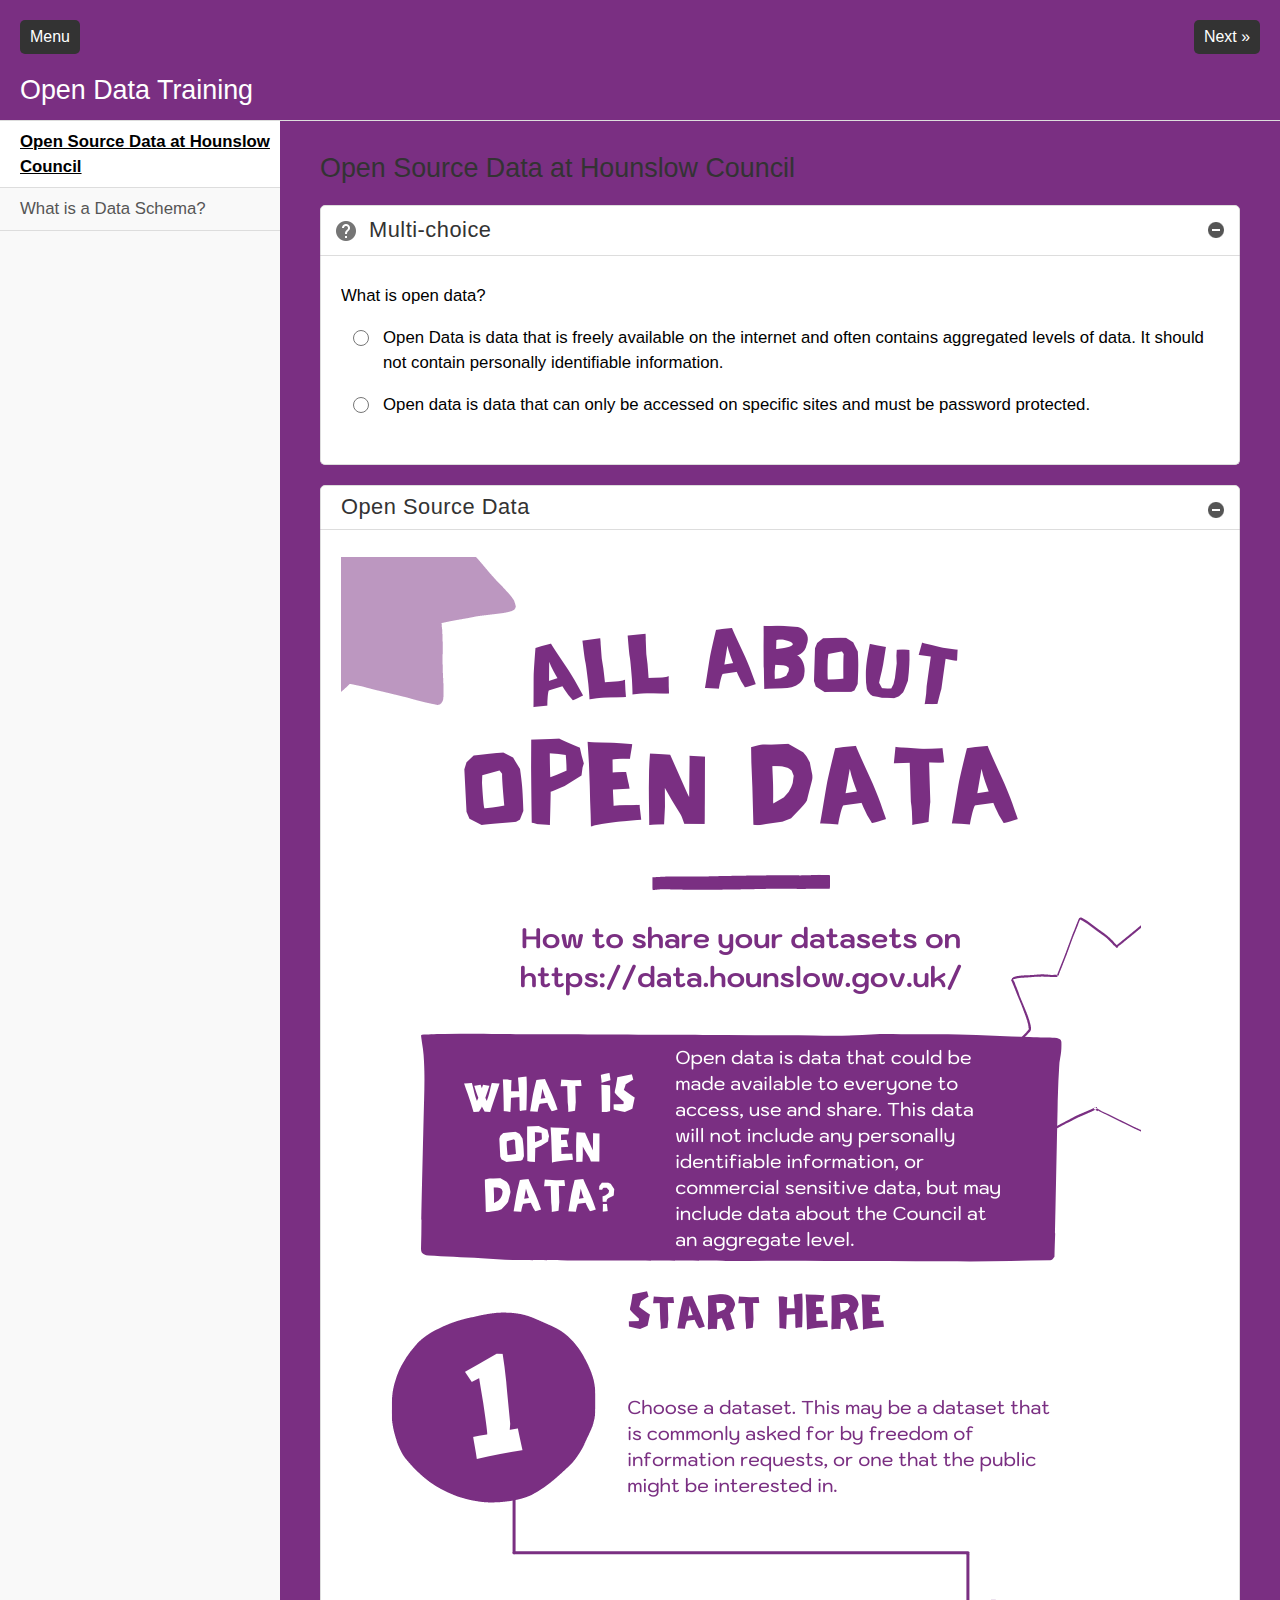
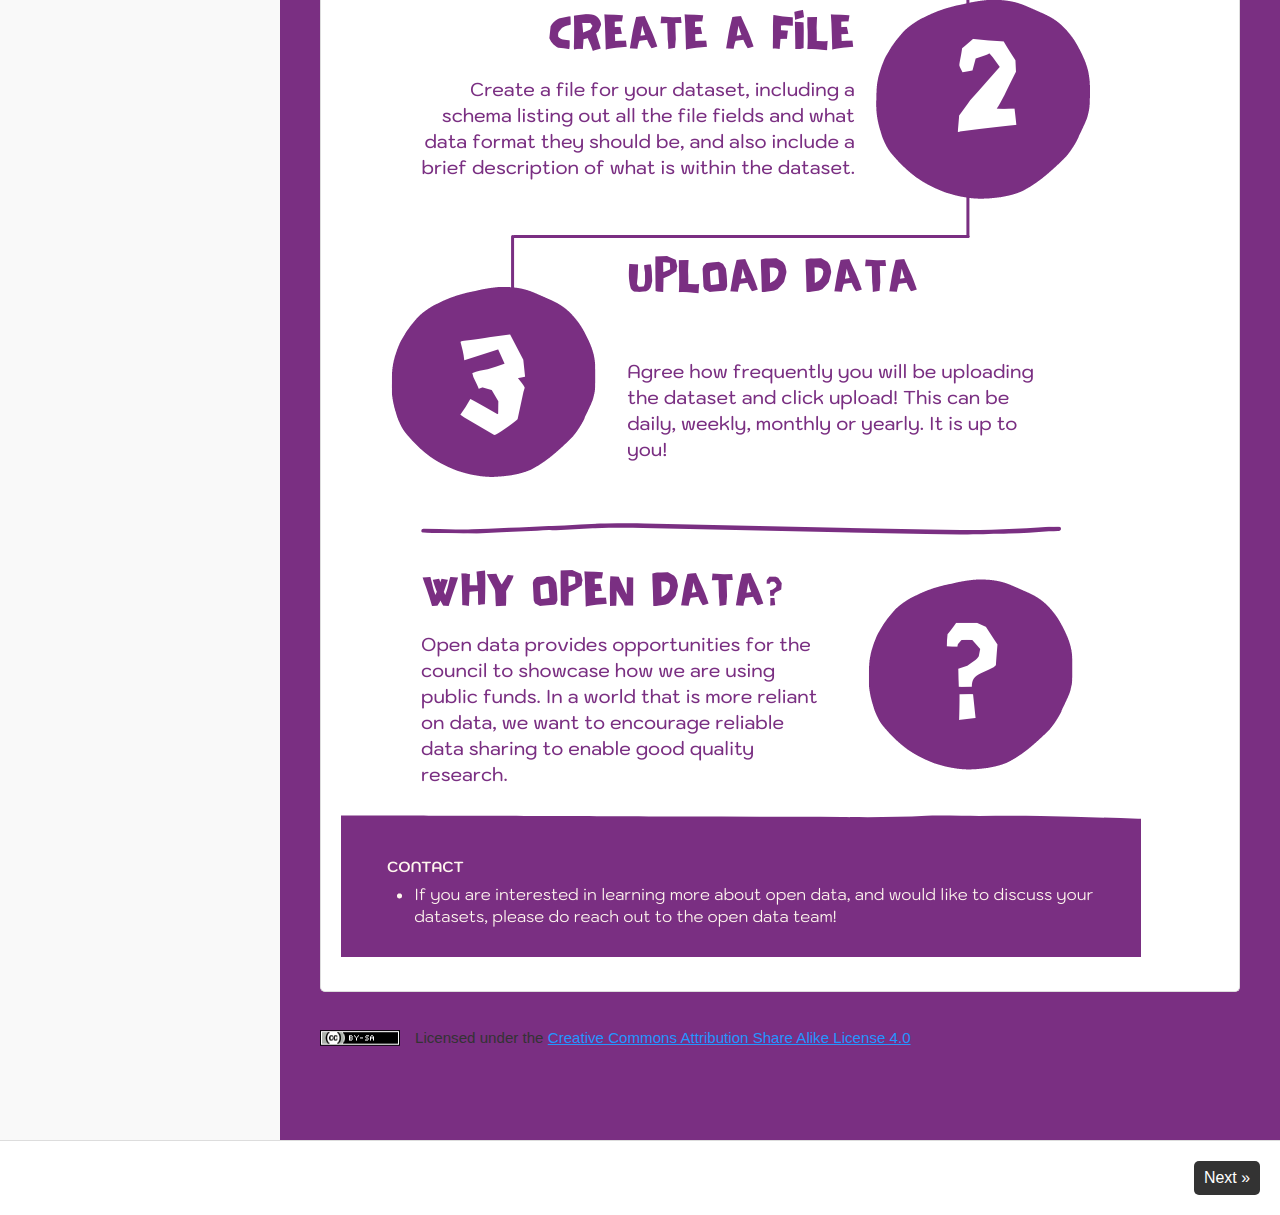
==== open_data_scorm/index.html @ ef66d9c5 "Add files via upload webpage" ====
<!doctype html>
<html lang="en">
<head>
<link rel="stylesheet" type="text/css" href="base.css" />
<link rel="stylesheet" type="text/css" href="content.css" />
<link rel="stylesheet" type="text/css" href="nav.css" />
<meta http-equiv="content-type" content="text/html;  charset=utf-8" />
<title>Open Data Training </title>
<link rel="shortcut icon" href="favicon.ico" type="image/x-icon" />
<meta name="author" content="AnnaTrichkine" />
<link rel="license" type="text/html" href="http://creativecommons.org/licenses/by-sa/4.0/" />
<meta name="generator" content="eXeLearning 2.5.1 - exelearning.net" />
<meta name="description" content="test" />
<!--[if lt IE 9]><script type="text/javascript" src="exe_html5.js"></script><![endif]-->
<script type="text/javascript" src="exe_jquery.js"></script>
<script type="text/javascript" src="common_i18n.js"></script>
<script type="text/javascript" src="common.js"></script>
<meta name="viewport" content="width=device-width, initial-scale=1" />
    </head>
<body class="exe-web-site" id="exe-node-0"><script type="text/javascript">document.body.className+=" js"</script>
<div id="content">
<p id="skipNav"><a href="#main" class="sr-av">Skip navigation</a></p>
<header id="header" ><div id="headerContent">Open Data Training</div></header>
<nav id="siteNav">
<ul>
   <li id="active"><a href="index.html" class="active daddy main-node">Open Source Data at Hounslow Council</a></li>
   <li><a href="what_is_a_data_schema.html" class="no-ch">What is a Data Schema?</a></li>
</ul>
</nav>
<div id='topPagination'>
<nav class="pagination noprt">
<a href="what_is_a_data_schema.html" class="next"><span>Next<span> &raquo;</span></span></a>
</nav>
</div>
<div id="main-wrapper">
<section id="main">
<header id="nodeDecoration"><h1 id="nodeTitle">Open Source Data at Hounslow Council</h1></header>
<article class="iDevice_wrapper MultichoiceIdevice em_iDevice" id="id10">
<div class="iDevice emphasis1" >
<header class="iDevice_header"><h1 class="iDeviceTitle">Multi-choice</h1></header>
<div class="iDevice_inner">
<div class="iDevice_content_wrapper">
<section class="question">
<form name="multi-choice-form-10_86" action="#" onsubmit="return false" class="activity-form">
<h1 class="js-sr-av">Question</h1>
<div id="taquestion10_86" class="block question iDevice_content">
<p><span style="color: #000000;">What is open data?</span></p>
</div>
<section class="iDevice_answers">
<h1 class="js-sr-av">Answers</h1>
<section class="iDevice_answer">
<p class="iDevice_answer-field js-required">
<label for="i10_89" class="sr-av"><a href="#answer-10_89">Option 1</a></label><input type="radio" name="option10_86" id="i10_89" class="exe-radio-option exe-radio-option-0-2-10_86-multi"/>
</p>
<div class="iDevice_answer-content" id="answer-10_89"><div id="taans10_89" class="block iDevice_content">
<p><span style="color: #000000;">Open Data is data that is freely available on the internet and often contains aggregated levels of data. It should not contain personally identifiable information.</span><span style="color: #ffffff;"></span></p>
</div>
</div>
</section>
<section class="iDevice_answer">
<p class="iDevice_answer-field js-required">
<label for="i10_220" class="sr-av"><a href="#answer-10_220">Option 2</a></label><input type="radio" name="option10_86" id="i10_220" class="exe-radio-option exe-radio-option-1-2-10_86-multi"/>
</p>
<div class="iDevice_answer-content" id="answer-10_220"><div id="taans10_220" class="block iDevice_content">
<p><span style="color: #000000;">Open data is data that can only be accessed on specific sites and must be password protected.</span></p>
</div>
</div>
</section>
</section>
<section class="iDevice_feedbacks js-feedback">
<h1 class="js-sr-av">Feedback</h1>
<section id="sa0b10_86" class="feedback js-hidden">
<div id="taf10_89" class=" iDevice_content">
<p><span style="color: #000000;">Open Data is Data that can be accessed by anyone on the web and should be machine readable. </span></p>
</div>
</section>
<section id="sa1b10_86" class="feedback js-hidden">
<p>Wrong</p>
</section>
</section>
</form>
<section class="iDevice_solution feedback js-hidden">
<h1>Solution</h1>
<ol>
<li><a href="#answer-10_89">Correct Option</a><span> (<a href="#sa0b10_86">Feedback</a>)</span></li>
<li><a href="#answer-10_220">Wrong</a><span> (<a href="#sa1b10_86">Feedback</a>)</span></li>
</ol>
</section>
</section>
</div>
</div>
</div>
</article>
<article class="iDevice_wrapper textIdevice em_iDevice" id="id0">
<div class="iDevice emphasis1" >
<header class="iDevice_header iDevice_header_noIcon"><h1 class="iDeviceTitle">Open Source Data</h1></header>
<div class="iDevice_inner">
<div class="iDevice_content_wrapper">
<div id="ta0_113_2" class="block iDevice_content">
<div class="exe-text"><p><img src="Hounslow_Open_Data_Infographic.png" alt="Open data infographic" title="open_data_infographic" width="800" height="2000" /></p></div>
</div>
</div>
</div>
</div>
</article>
<div id="packageLicense" class="cc cc-by-sa">
<p><span>Licensed under the</span> <a rel="license" href="http://creativecommons.org/licenses/by-sa/4.0/">Creative Commons Attribution Share Alike License 4.0</a></p>
</div>
</section>
</div>
<div id='bottomPagination'>
<nav class="pagination noprt">
<a href="what_is_a_data_schema.html" class="next"><span>Next<span> &raquo;</span></span></a>
</nav>
</div>
</div>
<script type="text/javascript" src="_style_js.js"></script></body></html>
---- open_data_scorm/base.css ----
/*
eXe
Copyright 2004-2006, University of Auckland
Copyright 2004-2007 eXe Project, New Zealand Tertiary Education Commission
base style sheet for all themes
*/
body{margin:0;padding:0 10px 10px 10px;font-family:arial,verdana,helvetica,sans-serif;font-size:.8em}#header{text-align:left;height:50px;padding-left:20px;font-size:2.2em;font-weight:bold}a{text-decoration:none}a:hover,a:focus{text-decoration:underline}img.submit,img.help,img.info,img.gallery{border:0}li{list-style-position:inside}#nodeDecoration{padding:.1em;border-bottom:0;text-align:right}.block,.feedback{display:block;padding-top:.25em;padding-bottom:.25em}.feedback{font-family:times,serif;font-size:120%}.feedback-button p{margin:0}.emphasis0{padding-left:0;margin:0}.iDeviceTitle{font-weight:bold;position:relative;top:-18px}input.feedbackbutton{margin-top:10px;margin-bottom:10px}.popupDiv{background-color:#EDEFF0;border:2px solid #607489;padding:0 4px 4px 4px;margin-left:15px;text-align:left;z-index:99;border-radius:3px}.popupDivLabel{text-align:center;font:message-box;font-weight:bold;color:#fff;cursor:move;margin:0 -4px;background-image:url(popup_bg.gif)}@media print{.feedback{display:block!important}.feedback.iDevice_solution a{text-decoration:none;color:inherit}.iDevice_solution li span{display:none}div.node,article.node{page-break-after:always}.external-iframe{display:none}.external-iframe-src{display:block!important;margin:2em 0;font-size:.95em;text-align:center}}.external-iframe{border:0}.iDevice a,#siteFooter a,#packageLicense a,.toggle-idevice a{text-decoration:underline}.iDevice a:hover,#siteFooter a:hover,#packageLicense a:hover,.toggle-idevice a:hover{text-decoration:none}.pre-code{background:#112C4A;color:#E7ECF1;font-family:Monaco,Courier,monospace;border-radius:9px;font-size:12px;margin:2em 1em;overflow:auto;padding:20px}.iDevice_content{position:relative;max-width:100%}.exe-epub3 .iDevice_content{position:static}.iDevice_header{background-position:0 50%;background-repeat:no-repeat}.iDevice_header.iDevice_header_noIcon{background-image:none;padding:5px 0}.TrueFalseIdevice label{white-space:nowrap;margin-right:1em;line-height:1.7em}.exe-dl{margin-bottom:2em;margin-left:1.5em}.exe-dl dt{font-weight:bold}.exe-dl dd{margin:1em 1.5em}.js .exe-dl dt{margin:1.2em 0 0 0}.exe-dl dt a{text-decoration:underline}.exe-dl .icon,.exe-dl-toggler a{display:block;width:20px;height:20px;font-size:1.2em;margin-right:1em;line-height:20px;text-align:center;float:left;border-radius:2px;position:relative}.exe-dl-toggler{height:20px;margin:1.5em}.exe-dl-toggler a{margin-left:0;font-weight:bold}.js .exe-dl dd{display:none;padding-left:0;margin:1em 1em 1em 37px}.exe-math{margin:2em 0}.exe-math,.MathJax_Display{text-align:left!important}.exe-math.position-center,.position-center .MathJax_Display,[style*="text-align: center"] .MathJax_Display{text-align:center!important}.exe-math.position-right,.position-right .MathJax_Display,[style*="text-align: right"] .MathJax_Display{text-align:right!important}.js .show-image .exe-math-code,.js .show-code .exe-math-img{display:none}.exe-math-links{font-size:.85em}.exe-figure{margin:2em 0;max-width:100%}.position-center{margin:2em auto}.position-right{margin:2em 0 2em auto}.float-left{float:left;margin:.5em 1.5em 1em 0}.float-right{float:right;margin:.5em 0 1em 2em}.figcaption{padding-top:.2em}.figcaption.header{padding-top:0;padding-bottom:.2em}.exe-layout-2-cols,.exe-layout-3-cols{width:100%}.exe-layout-2-cols .exe-col{float:left;width:49%}.exe-layout-2-cols .exe-col-1{padding-right:1%}.exe-layout-2-cols .exe-col-2{padding-left:1%}.exe-layout-2-30-70 .exe-col{width:69%}.exe-layout-2-30-70 .exe-col-1{width:29%}.exe-layout-2-70-30 .exe-col{width:29%}.exe-layout-2-70-30 .exe-col-1{width:69%}.exe-layout-3-cols .exe-col{float:left;width:32%}.exe-layout-3-cols .exe-col-1,.exe-layout-3-cols .exe-col-2{padding-right:2%}.exe-block-warning{background:#FCF8E3;color:#796034;border:1px solid #FAEBCC;padding:0 1em;border-radius:4px}p.exe-block-warning{padding:1em}.exe-block-alert{background:#ffc;color:#855000;border:1px solid #FFF099;padding:0 1em;border-radius:4px}p.exe-block-alert{padding:1em}.exe-block-danger{background:#FEF0EF;color:#973C3B;border:1px solid #F3DADD;padding:0 1em;border-radius:4px}p.exe-block-danger{padding:1em}.exe-block-info{background:#E1F1F9;color:#2B627D;border:1px solid #C9EDF4;padding:0 1em;border-radius:4px}p.exe-block-info{padding:1em}.exe-block-success{background:#E5F3E0;color:#336634;border:1px solid #DEEDD1;padding:0 1em;border-radius:4px}p.exe-block-success{padding:1em}.exe-block-warning a{color:#4F360A}.exe-block-alert a{color:#5B2600}.exe-block-danger a{color:#6D1211}.exe-block-info a{color:#063853}.exe-block-success a{color:#093C0A}.js a.exe-enlarge{position:relative;display:block}.exe-enlarge-icon{display:none;width:30px;height:30px;position:absolute;top:50%;left:50%;margin:-15px 0 0 -15px;border-radius:15px;background:#333;z-index:10;box-shadow:0 0 7px 0 #DDD}.exe-enlarge-icon b{width:30px;height:30px;line-height:30px;text-align:center;display:block;font-size:1.3em;color:#FFF}.exe-enlarge-icon b:before{content:"+"}.js a.exe-enlarge:hover img,.js a.exe-enlarge:focus img{opacity:.7;filter:alpha(opacity=70)}a.exe-enlarge:hover .exe-enlarge-icon,a.exe-enlarge:focus .exe-enlarge-icon{display:block;*display:none}.exe-clear{overflow:auto}.toggle-idevice,.exe-hidden,.js-required,.js .js-hidden{display:none}.js .js-required{display:block}#packageLicense{text-align:center}.js #main .iDevice_hint_title{font-size:1em;margin-top:0;font-weight:normal;*margin-top:1em}.iDevice_hint{margin-bottom:1.5em}.iDevice_hint_title a{background-repeat:no-repeat;background-position:0 50%;padding-left:23px;text-decoration:none}.iDevice_hint_content{padding:0 23px}.iDevice_answer{overflow:hidden;*margin:1.5em 0}.iDevice_answer{overflow:hidden}.iDevice_answer p{margin-top:0}.iDevice_answer-field{width:2.5em;float:left}.js .iDevice_answer-content,.js .iDevice_answer-feedback{padding-left:2.5em}.hidden-idevice .image_text{display:none}abbr[title],acronym[title]{text-decoration:none;border-bottom:1px dotted}.pagination.page-counter{text-align:center}.pagination.noprt .sep{display:none}.pagination.noprt .page-counter{margin-right:20px}#topPagination .page-counter{margin-left:20px;margin-right:0}#skipNav{margin:0;position:absolute;width:100%}.sr-av,.js .js-sr-av,#skipNav a,.exe-hidden-accessible,.js .exe-tooltip-text{position:absolute;overflow:hidden;clip:rect(0 0 0 0);clip:rect(0,0,0,0);height:0}#skipNav a{background:#333;color:#fff;padding:.4em .85em}#skipNav a:active,#skipNav a:focus{position:static;overflow:visible;clip:auto;height:auto}.exe-table{background:#fff;margin:2em auto;max-width:100%;border:1px solid #CCC;border-collapse:collapse;border-spacing:0}.exe-table caption{padding:.5em 0;text-align:center;font-style:italic}.exe-table td,.exe-table th{border:1px solid #CCC;margin:0;padding:.5em 1em}.exe-table thead{background:#ddd;color:#000;text-align:left}.exe-table tr:nth-child(2n-1) td,.exe-table tbody tr:nth-child(2n-1) th{background:#F4F4F4}.exe-table tbody tr:nth-child(2n) th{background:#F4F4F4}.exe-table tbody tr:nth-child(2n-1) th{background:#E4E4E4}.exe-table thead+tbody tr:nth-child(2n) th{background:#fff}.exe-table thead+tbody tr:nth-child(2n-1) th{background:#F4F4F4}.exe-table-minimalist{background:#fff;margin:2em auto;border-collapse:collapse}.exe-table-minimalist thead th{color:#000;padding:.6em 1.5em .6em .8em;border-bottom:2px solid #CCC;text-align:left}.exe-table-minimalist td,.exe-table-minimalist tbody th{border-bottom:1px solid #ccc;color:#555;padding:.5em 1.5em .5em .8em}.exe-table-minimalist tbody tr:hover td,.exe-table-minimalist tbody tr:hover th{color:#222}.exe-table-minimalist tr:nth-child(2n-1) td,.exe-table-minimalist tbody tr:nth-child(2n-1) th{background:#F9F9F9}.exe-table-minimalist caption{text-align:center;font-style:italic;border-bottom:2px solid #CCC;padding:.6em 0}body .qtip{font-size:.85em;line-height:1.5em}.qtip .exe-tooltip-text{position:relative;overflow:auto;clip:auto;height:auto}ol.auto-numbered{counter-reset:item}.auto-numbered ol{counter-reset:item}.auto-numbered li{display:block}.auto-numbered li:before{content:counters(item,".") ".- ";counter-increment:item}.exe-quote-cite cite{display:block;text-align:right;margin-top:-.5em}.exe-link-data{font-size:.8em;margin:0 .2em}.exe-link-data abbr{cursor:help}.styled-qc{font-family:Georgia,serif;font-style:italic;margin:1.5em 2.5em;padding:.25em 3.5em;position:relative}.styled-qc:before{display:block;content:"\201C";font-size:5em;position:absolute;left:0;top:-20px}.js .pbl-task-info{visibility:hidden}.pbl-task-info dt{float:left;font-weight:bold;margin-right:.5em}.pbl-task-info{overflow:hidden;margin:1em 0 1.5em 20px;width:auto;float:right;text-align:right}.pbl-task-info dt{margin:0;float:left;clear:left;width:150px}.pbl-task-info dd{margin:0 0 0 150px;text-align:left;padding-left:.5em}.pbl-task-info dd:after{content:'';display:block;clear:both}.pbl-task-description{clear:both}iframe,object,embed{max-width:100%}img,video{max-width:100%;height:auto}@media all and (max-width:992px){.exe-layout-3-cols .exe-col{float:none;width:100%;padding:0}.exe-layout-3-cols .exe-col .exe-figure{margin:2em auto}}@media all and (max-width:780px){.styled-qc{margin:1.5em .5em}.exe-layout-2-cols .exe-col{float:none;width:100%;padding:0}.exe-layout-2-cols .exe-col .exe-figure{margin:2em auto}}#exe-client-search-form{text-align:right;margin-bottom:2em}#exe-client-search-form p{margin:0}#exe-client-search-text{border:1px solid #ddd;padding:5px 10px;width:250px;max-width:60%}#exe-client-search-submit{border:1px solid #ddd;padding:5px 10px;background:#ddd;margin-left:-.4em;color:#333}.exe-client-search-results #nodeTitle,.exe-client-search-results .iDevice_wrapper,#exe-client-search-results,#exe-client-search-reset{display:none}.exe-client-search-results #exe-client-search-results{display:block}.exe-client-search-results #exe-client-search-reset{display:inline;line-height:2em}#exe-client-search-results p{margin-top:1.5em}#exe-client-search-results ul{margin:1.5em 1.5em 3em 1.5em;padding:0;list-style:none}#main #exe-client-search-results li{list-style-image:none;margin-bottom:1.5em}#exe-client-search-results a{font-size:1.15em}.exe-client-search-result{background:yellow}.exe-client-search-read-more{font-size:.7em;margin-left:.2em}#exe-client-search-reset{margin-left:.5em}@media all and (max-width:700px){#exe-client-search-form{text-align:center}}@media all and (max-width:600px){.exe-client-search-results #exe-client-search-reset{display:block;margin:1em 0 0 0}}
---- open_data_scorm/content.css ----
/* eXeLearning Style Designer Compatible Style */
html{font-size:105%}
body{font:100%/1.5 'Open Sans',Arial,Verdana,Helvetica,sans-serif;padding:15px;margin:0;text-align:left}

h2{font-size:1.3em}
h3{font-size:1.2em}
h4{font-size:1.1em}
h5{font-size:1em}
p{margin:1em 0}
.score.js-feedback{margin-bottom:1em}

#header,#emptyHeader,#nodeDecoration{padding:0 20px;height:auto!important;height:120px;min-height:120px;font-size:1.6em;font-weight:300;border-style:1px;border-width:1px}
#headerContent{padding-top:70px}
#header h1,#nodeDecoration h1{margin:-.5em 0 1em 0;font-size:1em;text-align:left}
#nodeDecoration{margin-bottom:15px} /* Single page */

.nodeDecoration h1{font-size:1.5em}

/* iDevices */
.iDevice{margin:20px 0 30px 0}
.iDevice_header{letter-spacing:.5px;padding:.5em 40px .5em 0;height:auto!important;height:1.7em;min-height:1.7em;position:relative}
.iDevice_header[style]{background-image:none!important}
.iDeviceTitle{font-size:1.3em;vertical-align:bottom;top:auto;display:inline-block;font-weight:300;
padding:0 10px 0 35px;background-repeat:no-repeat;background-position:0 50%;margin:0}
.iDevice_header_noIcon .iDeviceTitle{background-image:none;padding-left:20px}
.iDeviceTitle{*display:inline;*line-height:2em}/* IE6, IE7 */
.iDevice_inner{padding:10px 20px;border-width:1px;border-style:solid;border-radius:5px}

/* Clearfix */
.iDevice_content{overflow:auto}
.FileAttachIdeviceInc .iDevice_content{margin-bottom:-.5em}

/* Hide/Show iDevice */
.toggle-idevice{display:block;margin:0;text-align:right}
.iDevice_header .toggle-idevice{position:absolute;top:14px;right:0}
.toggle-idevice a{display:inline-block;width:16px;height:16px;background:url(_style_icons.png) no-repeat -50px -50px;outline:none}
.toggle-idevice .show-idevice{background-position:0 -50px}
.toggle-idevice span{position:absolute;overflow:hidden;clip:rect(0,0,0,0);height:0}
.toggle-idevice a:hover,.toggle-idevice a:focus{filter:alpha(opacity=100);opacity:1}

/* iDevice title with background-color */
input.feedbackbutton{margin:0}
.iDevice_header{border-width:1px;border-style:solid;padding-left:13px;border-top-left-radius:5px;border-top-right-radius:5px}
.hidden-idevice .iDevice_header{border-radius:5px}
.iDevice_header .toggle-idevice{margin-right:15px}
.iDevice_inner{border-top-right-radius:0;border-top-left-radius:0;border-top:0}

.ExternalUrlIdevice iframe{border:0}

/* Reset base.css */
.block,.feedback{padding:0}
.feedback{font-family:inherit;font-size:1em}
li{list-style-position:outside}
.styled-qc{margin-top:2.5em}
.exe-dl .icon,.exe-dl-toggler a{width:24px;height:24px;border-radius:12px}
.exe-dl-toggler a{line-height:22px}
.js .exe-dl dd{margin-left:44px}
.exe-enlarge-icon b{font-size:1.2em}

/* Forms */
input,select{font-size:1em;font-family:inherit}
.iDevice_hint_title a{padding-left:25px}
.iDevice_buttons input{font-size:1em;margin-right:.5em;padding:.15em .45em}
.MultichoiceIdevice .feedback p:first-child{margin-top:0}
.MultichoiceIdevice .activity-form,.MultiSelectIdevice .activity-form{margin-bottom:1em}
.TrueFalseIdevice .activity-form{margin-top:1.5em}
.TrueFalseIdevice .activity-form:first-child{margin-top:0}
.TrueFalseIdevice label{margin:0 1em}
.MultichoiceIdevice input[type=radio],.MultiSelectIdevice input[type=checkbox],.QuizTestIdevice input[type=radio]{width:16px;height:16px;margin:5px 0 0 12px}
.custom-inputs .iDevice_answer-field{width:40px}
.custom-inputs  .iDevice_answer-content,.custom-inputs  .iDevice_answer-feedback{padding-left:55px}
.custom-inputs  .iDevice_answer-content{padding-top:4px}
.styledRadio,.styledCheckbox{margin-left:12px}
.MultichoiceIdevice .feedback{margin-top:1em}
.right-option,.wrong-option{font-style:italic}
.readingIdevice .iDevice_content:first-child p:last-child,
.CasestudyIdevice .iDevice_content:first-child p:last-child{margin-bottom:0}
.readingIdevice .feedbackbutton,
.CasestudyIdevice .feedbackbutton,
.ReflectionIdevice .feedbackbutton{margin:.5em 0 1em 0}
.TrueFalseIdevice .exe-radio-option.styledRadio{display:inline-block;vertical-align:middle;margin:-2px 5px 0 0}

/* Licenses */
#packageLicense{margin:2.5em 0 1.5em 0;text-align:left;line-height:1.2em;font-size:.9em}
#packageLicense.cc{padding-left:95px;background:url(_style_licenses.png) no-repeat 0 0}
#packageLicense.cc-by-sa{background-position:0 -100px}
#packageLicense.cc-by-nd{background-position:0 -200px}
#packageLicense.cc-by-nc-sa{background-position:0 -300px}
#packageLicense.cc-by-nc-nd{background-position:0 -400px}
#packageLicense.cc-0{background-position:0 -500px}
#siteFooter{padding:20px}

/* Download package iDevice */
.download-packageIdevice .exe-download-package-link a{background:#333}

/* Lightbox */
.lightboxOverlay{filter:progid:DXImageTransform.Microsoft.Alpha(Opacity=95);opacity:0.95}
#lightbox .lb-caption{font-size:1em}

/* Effects - iDevices with emphasis */
.emphasis1 .exe-fx .fx-C2,
.emphasis1 .exe-fx .fx-C2 a,
.emphasis1 .fx-pagination a{
background:#ededed;
}

@media print {
    div.node{page-break-after:auto} /* base.css */
    .iDevice{margin-bottom:20px}
	html body{background:#fff;color:#000;font-size:11pt}
	@page{margin:1.5cm}
	/* Uncomment this to print URL after links:
	a{font-weight:bolder;text-decoration:none!important}
	a[href^=http]:after{content:" <" attr(href) "> "}
	*/
	#main .iDeviceTitle{background:none;padding-left:0}
	body #header,body #emptyHeader,body #nodeDecoration{height:auto!important;min-height:0;border:none;padding:0}
	body #headerContent{padding-top:40px}
	#packageLicense.cc{padding-left:0;text-align:center}
	.toggle-idevice{display:none}
}

/* eXeLearning Style Designer */
.iDevice_header{
/*emTitleBGColor*/
background-color:#ffffff;border-color:#dddddd;
}
.iDevice_inner{
/*emBGColor*/
background-color:#ffffff;border-color:/*emBorderColor*/
#dddddd;
}
.iDeviceTitle{
background-image:url(icon_star.png);
}
.activityIdevice .iDeviceTitle{
background-image:url(icon_assignment.png);
}
.readingIdevice .iDeviceTitle{
background-image:url(icon_unread.png);
}
.FileAttachIdeviceInc .iDeviceTitle{
background-image:url(icon_download.png);
}
.WikipediaIdevice .iDeviceTitle{
background-image:url(icon_description.png);
}
.ListaIdevice .iDeviceTitle,.QuizTestIdevice .iDeviceTitle,.MultichoiceIdevice .iDeviceTitle,.TrueFalseIdevice .iDeviceTitle,.MultiSelectIdevice .iDeviceTitle,.ClozeIdevice .iDeviceTitle{
background-image:url(icon_question.png);
}
.preknowledgeIdevice .iDeviceTitle{
background-image:url(icon_announcement.png);
}
.GalleryIdevice .iDeviceTitle{
background-image:url(icon_media.png);
}
.objectivesIdevice .iDeviceTitle{
background-image:url(icon_info.png);
}
.ReflectionIdevice .iDeviceTitle{
background-image:url(icon_account.png);
}
body{
/*bodyColor*/
color:#333333;
/*contentBGColor*/
background-color:#7a2f82;
}
a{
/*aColor*/
color:#2495ff;
}
#header,#emptyHeader,#nodeDecoration{
height:auto!important;
/*headerHeight*/
height:120px;min-height:120px;
/*headerBGColor*/
background-color:#7a2f82;border:1px solid /*headerBorderColor*/
#dddddd;
}
#headerContent{
/*headerTitleTopMargin*/
padding-top:70px;
/*headerTitleColor*/
color:#ffffff;
}
#siteFooter{
border:1px solid /*footerBorderColor*/
#dddddd;
/*footerColor*/
color:#ffffff;
/*footerBGColor*/
background-color:#ffffff;
}
---- open_data_scorm/nav.css ----
/* eXeLearning Style Designer Compatible Style */
body{padding:0;text-align:center}
#content{width:100%;margin:0 auto;text-align:left;position:relative;border-style:solid;border-width:0}
#main-wrapper{padding-bottom:1.5em;width:100%;*width:auto}
/* * is for IE6 and IE7 */#main{padding:20px 40px 30px 320px;height:auto!important;height:200px;min-height:200px;*padding-left:0}
.no-nav #main-wrapper{width:100%}
.no-nav #main{padding:20px 20px 0 20px}
#header,#emptyHeader{border-top-width:0;border-right-width:0;border-left-width:0}
#headerContent{overflow:hidden;white-space:nowrap;text-overflow:ellipsis;min-height:1.1em}
#nodeDecoration{background:none;padding:0;border:none;margin:20px 0;height:auto;min-height:0}
#nodeTitle{font-weight:300}
.iDevice_wrapper{margin-top:-10px}
/* Menú */#siteNav{width:280px;float:left;margin-right:40px}
#siteNav ul,#siteNav li{margin:0;padding:0;list-style:none}
#siteNav .other-section{display:none}
#siteNav a{display:block;padding:8px 10px 8px 20px;border-width:0 0 1px 0;border-style:solid}
#siteNav .active{font-weight:bold;text-decoration:underline}
#siteNav ul ul a{padding-left:35px;font-size:.95em}
#siteNav ul ul ul a{padding-left:60px}
#siteNav .daddy span{display:none}
/* IE6 */* html #siteNav a{display:inline-block;width:250px}
* html #siteNav ul ul a{width:235px}
* html #siteNav ul ul ul a{width:190px}
* html #main{padding:20px 20px 0 0}
#siteFooter{padding:0 20px 20px 20px;border:0}
/* Pagination */.pagination{text-align:right;border-top:1px solid;font-size:.95em;padding:20px 0}
.pagination .sep{display:none}
.pagination a{display:inline-block;padding:5px 10px;border-radius:5px;margin-left:20px}
.pagination a:hover,.pagination a:focus{text-decoration:none}
#topPagination{position:absolute;top:0;right:20px}
#topPagination .pagination{border:none}
#bottomPagination{clear:both}
#bottomPagination a{margin:0 20px 0 0}
.page-counter{padding:5px 0;display:inline-block}
/* Autoclear */#content{overflow:auto}
/* Hide/Show/Skip navigation */#nav-toggler{margin:0;position:absolute;top:20px;left:20px;font-size:.95em}
#nav-toggler a,#skipNav a{padding:5px 10px;border-radius:5px}
#nav-toggler a{display:block}
#nav-toggler a:hover{text-decoration:none}
#skipNav{z-index:100px;padding-top:15px;text-align:center}
/* Search bar */#exe-client-search-text{border-top-left-radius:5px;border-bottom-left-radius:5px}
#exe-client-search-submit{border-top-right-radius:5px;border-bottom-right-radius:5px}
@media screen and (max-width: 980px) {	.exe-web-site #content{width:100%;border:0;box-shadow:none}
	#main{padding:20px 30px 0 280px}
	#siteNav{width:250px;margin-right:30px}
}
@media all and (max-width: 700px) {	#headerContent{font-size:.7em;white-space:normal;padding-bottom:.5em}
	#siteNav{float:none;width:100%;padding:0}
	#siteNav{line-height:1.5em;margin-bottom:15px}
	#main-wrapper{width:100%;float:none}
    	#main,.no-nav #main{padding:10px 20px 0 20px}
    	#content .exe-col{float:none;width:100%;padding:0}
	#bottomPagination{text-align:center;height:35px;position:relative}
	#bottomPagination .prev{position:absolute;left:20px}
	#bottomPagination .next{position:absolute;right:0}
	#siteNav{border-top:1px solid}
}
@media print{	#siteNav,#nav-toggler,.noprt,.toggle-idevice{display:none}
	body #main,body.no-nav #main{padding:20px 0}
	body #content{background:#FFF}
	#headerContent{white-space:normal;text-overflow:normal;font-weight:bold}
}
/* eXeLearning Style Designer */#content{/*contentBGColor*/background-color:#7a2f82;}
.pagination a,#nav-toggler a,#skipNav a{/*nav2BGColor*/background-color:#333333;/*nav2AColor*/color:#ffffff;}
.pagination a:hover,.pagination a:focus,#nav-toggler a:hover{/*nav2HoverBGColor*/background-color:#555555;}
body{/*bodyBGColor*/background-color:#7a2f82;}
#topPagination .page-counter{color:#ffffff;}
#siteNav,#siteNav a{/*navBGColor*/background-color:#f9f9f9;/*navAColor*/color:#555555;/*navBorderColor*/border-color:#dddddd;}
@media screen and (min-width: 701px) and (max-width: 1015px){#siteNav,#siteNav ul{background-color:#f9f9f9;border-color:#dddddd;}
#siteNav li{background-color:#f9f9f9;}
}
#siteNav a:hover,#siteNav a:focus,#siteNav a.active{/*navHoverBGColor*/background-color:#ffffff;/*navAHoverColor*/color:#000000;}
@media screen and (min-width: 701px) and (max-width: 1015px){#siteNav li:hover,#siteNav li.sfhover{background-color:#ffffff;}
}
.pagination{border-color:#dddddd;}
#bottomPagination .page-counter{color:#ffffff;}
#bottomPagination{background-color:#ffffff;}
/* eXeLearning Style Designer (custom CSS) */










.pagination .print-page{
display:none;
}
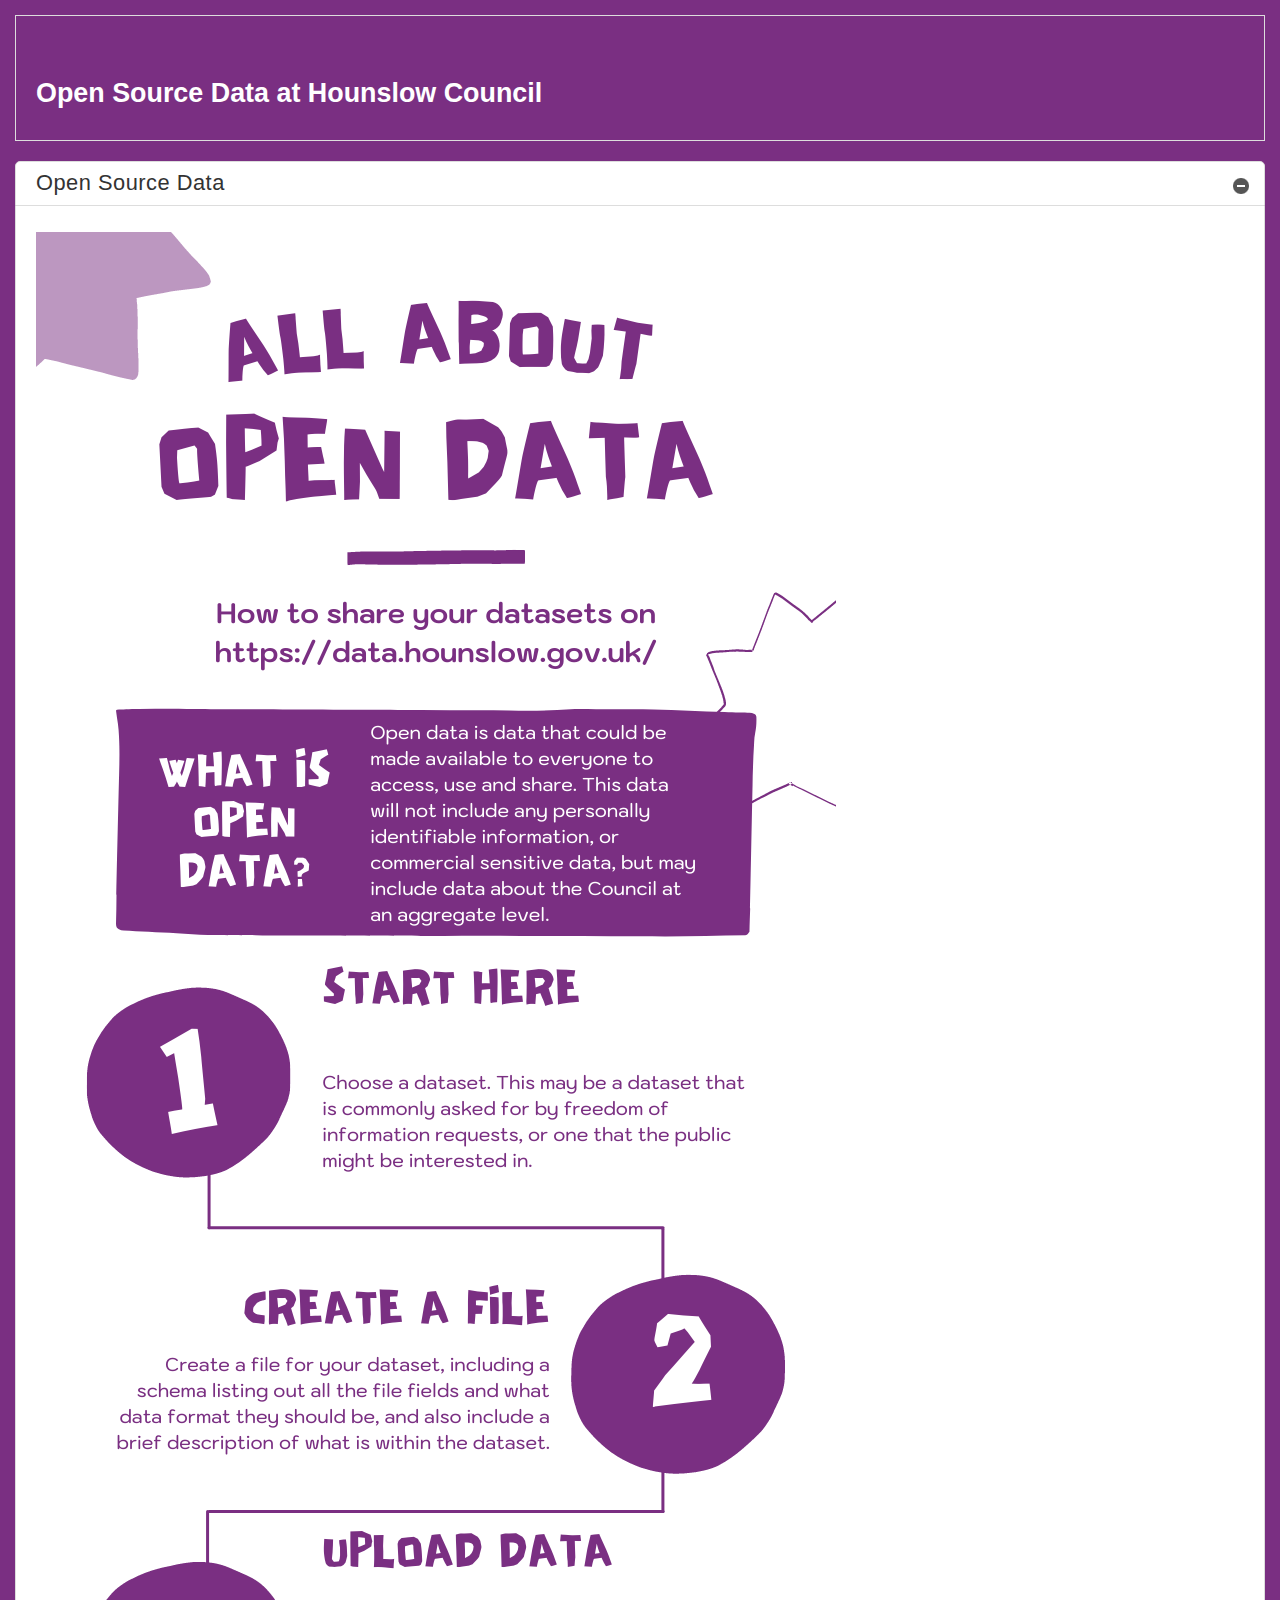
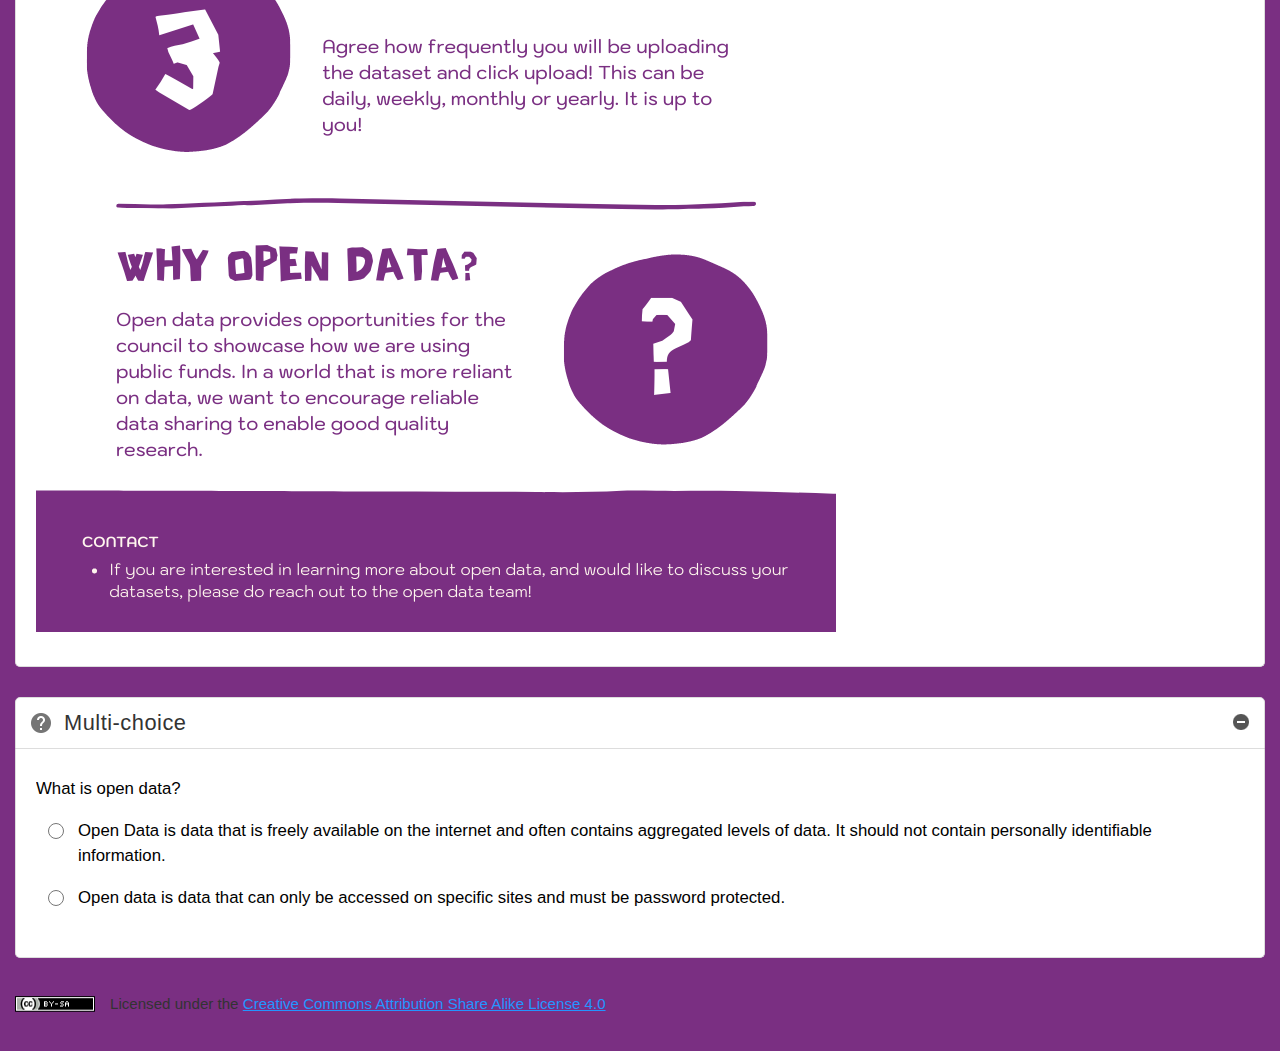
==== commit 8d246727: "secondbatch" ====
--- a/open_data_scorm/index.html
+++ b/open_data_scorm/index.html
@@ -1,40 +1,38 @@
-<!doctype html>
-<html lang="en">
+<!DOCTYPE html>
+<html lang="en" xml:lang="en" xmlns="http://www.w3.org/1999/xhtml">
 <head>
-<link rel="stylesheet" type="text/css" href="base.css" />
-<link rel="stylesheet" type="text/css" href="content.css" />
-<link rel="stylesheet" type="text/css" href="nav.css" />
-<meta http-equiv="content-type" content="text/html;  charset=utf-8" />
+<meta http-equiv="content-type" content="text/html; charset=utf-8" />
 <title>Open Data Training </title>
-<link rel="shortcut icon" href="favicon.ico" type="image/x-icon" />
 <meta name="author" content="AnnaTrichkine" />
 <link rel="license" type="text/html" href="http://creativecommons.org/licenses/by-sa/4.0/" />
 <meta name="generator" content="eXeLearning 2.5.1 - exelearning.net" />
 <meta name="description" content="test" />
+<link rel="stylesheet" type="text/css" href="base.css" />
+<link rel="stylesheet" type="text/css" href="content.css" />
 <!--[if lt IE 9]><script type="text/javascript" src="exe_html5.js"></script><![endif]-->
 <script type="text/javascript" src="exe_jquery.js"></script>
 <script type="text/javascript" src="common_i18n.js"></script>
 <script type="text/javascript" src="common.js"></script>
+<script type="text/javascript" src="SCORM_API_wrapper.js"></script>
+<script type="text/javascript" src="SCOFunctions.js"></script>
 <meta name="viewport" content="width=device-width, initial-scale=1" />
     </head>
-<body class="exe-web-site" id="exe-node-0"><script type="text/javascript">document.body.className+=" js"</script>
-<div id="content">
-<p id="skipNav"><a href="#main" class="sr-av">Skip navigation</a></p>
-<header id="header" ><div id="headerContent">Open Data Training</div></header>
-<nav id="siteNav">
-<ul>
-   <li id="active"><a href="index.html" class="active daddy main-node">Open Source Data at Hounslow Council</a></li>
-   <li><a href="what_is_a_data_schema.html" class="no-ch">What is a Data Schema?</a></li>
-</ul>
-</nav>
-<div id='topPagination'>
-<nav class="pagination noprt">
-<a href="what_is_a_data_schema.html" class="next"><span>Next<span> &raquo;</span></span></a>
-</nav>
+<body id="exe-node-0" class="exe-scorm" onunload="unloadPage()"><script type="text/javascript">document.body.className+=" js";jQuery(function(){loadPage()})</script>
+<div id="outer">
+<section id="main">
+<header id="nodeDecoration"><div id="headerContent"><h1 id="nodeTitle">Open Source Data at Hounslow Council</h1></div></header>
+<article class="iDevice_wrapper textIdevice em_iDevice" id="id0">
+<div class="iDevice emphasis1" >
+<header class="iDevice_header iDevice_header_noIcon"><h1 class="iDeviceTitle">Open Source Data</h1></header>
+<div class="iDevice_inner">
+<div class="iDevice_content_wrapper">
+<div id="ta0_113_2" class="block iDevice_content">
+<div class="exe-text"><p><img src="Hounslow_Open_Data_Infographic.png" alt="Open data infographic" title="open_data_infographic" width="800" height="2000" /></p></div>
 </div>
-<div id="main-wrapper">
-<section id="main">
-<header id="nodeDecoration"><h1 id="nodeTitle">Open Source Data at Hounslow Council</h1></header>
+</div>
+</div>
+</div>
+</article>
 <article class="iDevice_wrapper MultichoiceIdevice em_iDevice" id="id10">
 <div class="iDevice emphasis1" >
 <header class="iDevice_header"><h1 class="iDeviceTitle">Multi-choice</h1></header>
@@ -91,27 +89,9 @@
 </div>
 </div>
 </article>
-<article class="iDevice_wrapper textIdevice em_iDevice" id="id0">
-<div class="iDevice emphasis1" >
-<header class="iDevice_header iDevice_header_noIcon"><h1 class="iDeviceTitle">Open Source Data</h1></header>
-<div class="iDevice_inner">
-<div class="iDevice_content_wrapper">
-<div id="ta0_113_2" class="block iDevice_content">
-<div class="exe-text"><p><img src="Hounslow_Open_Data_Infographic.png" alt="Open data infographic" title="open_data_infographic" width="800" height="2000" /></p></div>
-</div>
-</div>
-</div>
-</div>
-</article>
+</section>
 <div id="packageLicense" class="cc cc-by-sa">
 <p><span>Licensed under the</span> <a rel="license" href="http://creativecommons.org/licenses/by-sa/4.0/">Creative Commons Attribution Share Alike License 4.0</a></p>
 </div>
-</section>
-</div>
-<div id='bottomPagination'>
-<nav class="pagination noprt">
-<a href="what_is_a_data_schema.html" class="next"><span>Next<span> &raquo;</span></span></a>
-</nav>
-</div>
 </div>
 <script type="text/javascript" src="_style_js.js"></script></body></html>